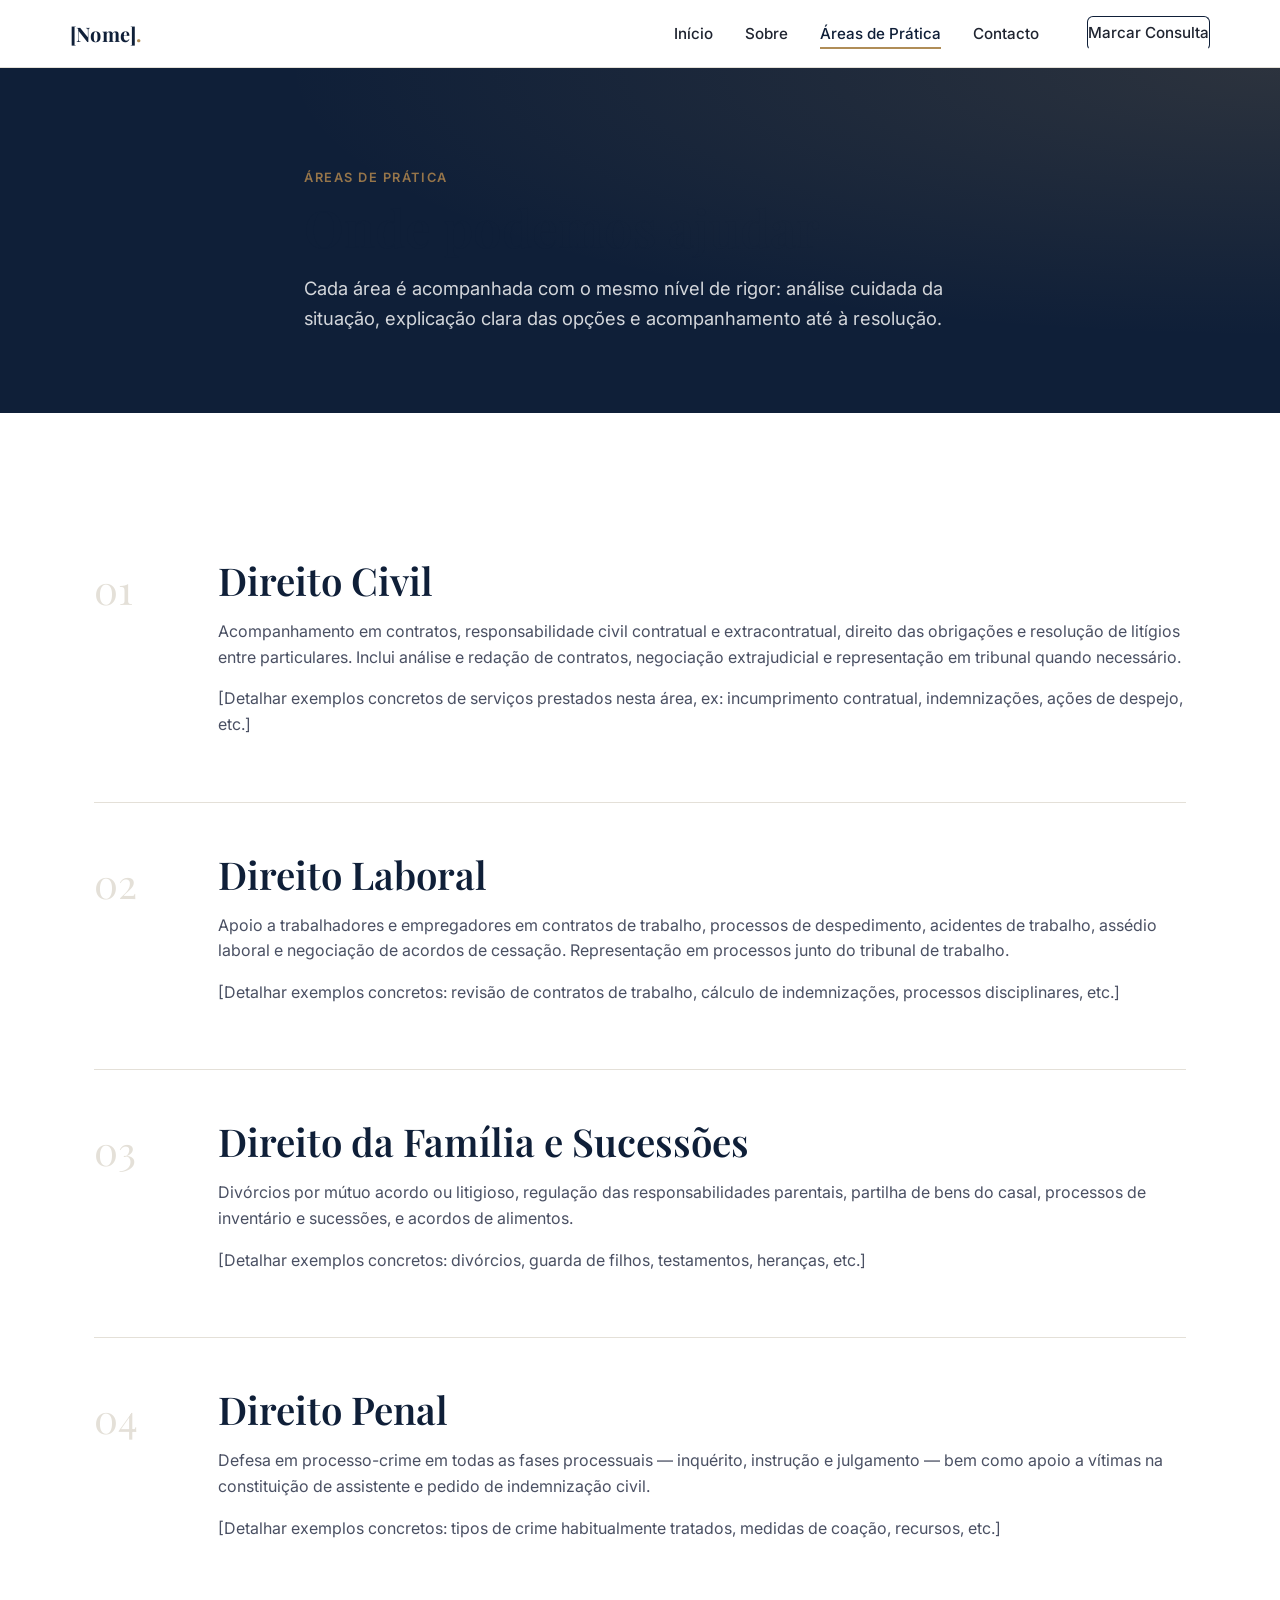
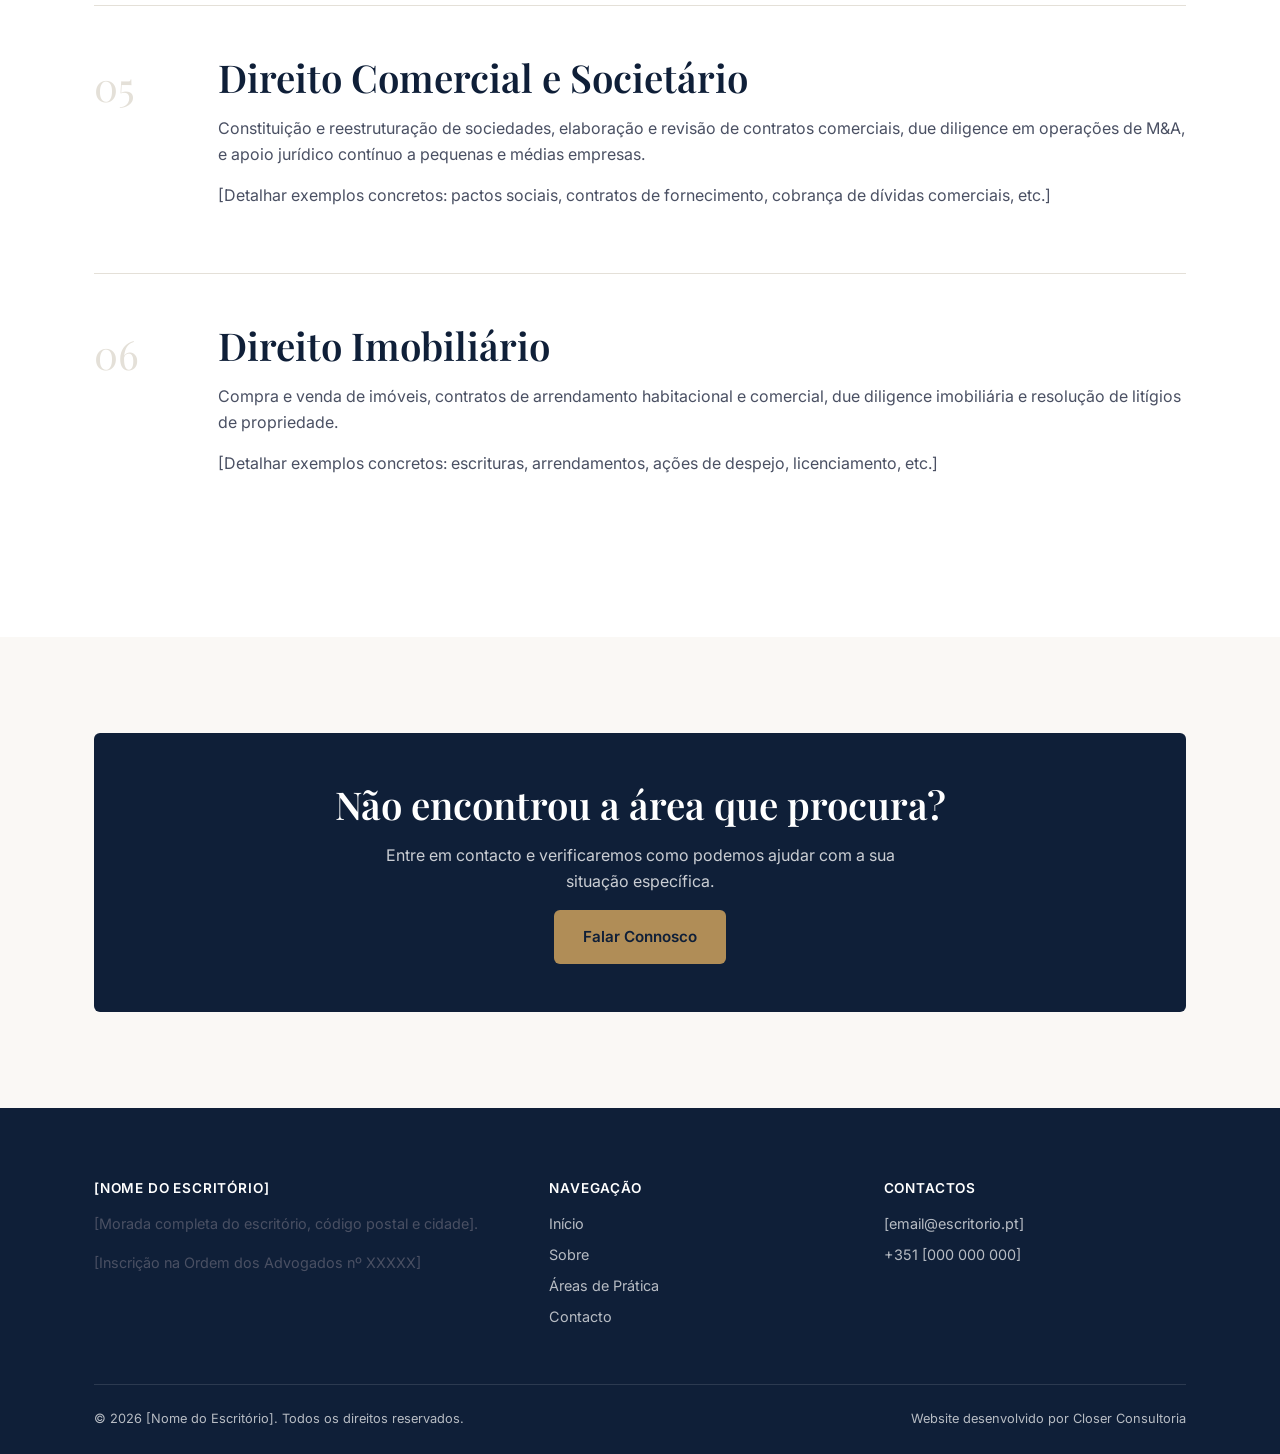
==== site-advogado/areas-de-pratica.html @ 9710d86a "first" ====
<!DOCTYPE html>
<html lang="pt-PT">
<head>
<meta charset="UTF-8">
<meta name="viewport" content="width=device-width, initial-scale=1.0">
<title>Áreas de Prática — [Nome do Escritório]</title>
<meta name="description" content="Direito Civil, Laboral, Família, Penal, Comercial e Imobiliário — serviços jurídicos de [Nome do Escritório] em [Cidade].">
<link rel="preconnect" href="https://fonts.googleapis.com">
<link rel="preconnect" href="https://fonts.gstatic.com" crossorigin>
<link href="https://fonts.googleapis.com/css2?family=Playfair+Display:wght@600;700&family=Inter:wght@400;500;600;700&display=swap" rel="stylesheet">
<link rel="stylesheet" href="css/style.css">
</head>
<body>

<header class="site-header">
  <div class="container nav">
    <a href="index.html" class="nav-brand">[Nome]<span>.</span></a>
    <button class="nav-toggle" id="nav-toggle" aria-label="Abrir menu" aria-expanded="false">
      <span></span><span></span><span></span>
    </button>
    <ul class="nav-links" id="nav-links">
      <li><a href="index.html">Início</a></li>
      <li><a href="sobre.html">Sobre</a></li>
      <li><a href="areas-de-pratica.html" aria-current="page">Áreas de Prática</a></li>
      <li><a href="contacto.html">Contacto</a></li>
      <li class="nav-cta"><a href="contacto.html" class="btn btn-outline-dark">Marcar Consulta</a></li>
    </ul>
  </div>
</header>

<section class="hero" style="padding-bottom: var(--space-5);">
  <div class="container hero-inner">
    <span class="eyebrow">Áreas de Prática</span>
    <h1>Onde podemos ajudar</h1>
    <p class="lead">Cada área é acompanhada com o mesmo nível de rigor: análise cuidada da situação, explicação clara das opções e acompanhamento até à resolução.</p>
  </div>
</section>

<!-- ============================================================ -->
<!-- LISTA DETALHADA DE ÁREAS                                      -->
<!-- ============================================================ -->
<section class="section">
  <div class="container">

    <div class="practice-block" id="civil">
      <span class="practice-number">01</span>
      <div>
        <h2>Direito Civil</h2>
        <p>Acompanhamento em contratos, responsabilidade civil contratual e extracontratual, direito das obrigações e resolução de litígios entre particulares. Inclui análise e redação de contratos, negociação extrajudicial e representação em tribunal quando necessário.</p>
        <p>[Detalhar exemplos concretos de serviços prestados nesta área, ex: incumprimento contratual, indemnizações, ações de despejo, etc.]</p>
      </div>
    </div>

    <div class="practice-block" id="laboral">
      <span class="practice-number">02</span>
      <div>
        <h2>Direito Laboral</h2>
        <p>Apoio a trabalhadores e empregadores em contratos de trabalho, processos de despedimento, acidentes de trabalho, assédio laboral e negociação de acordos de cessação. Representação em processos junto do tribunal de trabalho.</p>
        <p>[Detalhar exemplos concretos: revisão de contratos de trabalho, cálculo de indemnizações, processos disciplinares, etc.]</p>
      </div>
    </div>

    <div class="practice-block" id="familia">
      <span class="practice-number">03</span>
      <div>
        <h2>Direito da Família e Sucessões</h2>
        <p>Divórcios por mútuo acordo ou litigioso, regulação das responsabilidades parentais, partilha de bens do casal, processos de inventário e sucessões, e acordos de alimentos.</p>
        <p>[Detalhar exemplos concretos: divórcios, guarda de filhos, testamentos, heranças, etc.]</p>
      </div>
    </div>

    <div class="practice-block" id="penal">
      <span class="practice-number">04</span>
      <div>
        <h2>Direito Penal</h2>
        <p>Defesa em processo-crime em todas as fases processuais — inquérito, instrução e julgamento — bem como apoio a vítimas na constituição de assistente e pedido de indemnização civil.</p>
        <p>[Detalhar exemplos concretos: tipos de crime habitualmente tratados, medidas de coação, recursos, etc.]</p>
      </div>
    </div>

    <div class="practice-block" id="comercial">
      <span class="practice-number">05</span>
      <div>
        <h2>Direito Comercial e Societário</h2>
        <p>Constituição e reestruturação de sociedades, elaboração e revisão de contratos comerciais, due diligence em operações de M&amp;A, e apoio jurídico contínuo a pequenas e médias empresas.</p>
        <p>[Detalhar exemplos concretos: pactos sociais, contratos de fornecimento, cobrança de dívidas comerciais, etc.]</p>
      </div>
    </div>

    <div class="practice-block" id="imobiliario">
      <span class="practice-number">06</span>
      <div>
        <h2>Direito Imobiliário</h2>
        <p>Compra e venda de imóveis, contratos de arrendamento habitacional e comercial, due diligence imobiliária e resolução de litígios de propriedade.</p>
        <p>[Detalhar exemplos concretos: escrituras, arrendamentos, ações de despejo, licenciamento, etc.]</p>
      </div>
    </div>

  </div>
</section>

<section class="section section--muted">
  <div class="container">
    <div class="cta-band" style="background: var(--color-navy-900);">
      <h2>Não encontrou a área que procura?</h2>
      <p>Entre em contacto e verificaremos como podemos ajudar com a sua situação específica.</p>
      <a href="contacto.html" class="btn btn-primary">Falar Connosco</a>
    </div>
  </div>
</section>

<footer class="site-footer">
  <div class="container">
    <div class="footer-grid">
      <div>
        <h4>[Nome do Escritório]</h4>
        <p>[Morada completa do escritório, código postal e cidade].</p>
        <p>[Inscrição na Ordem dos Advogados nº XXXXX]</p>
      </div>
      <div>
        <h4>Navegação</h4>
        <ul>
          <li><a href="index.html">Início</a></li>
          <li><a href="sobre.html">Sobre</a></li>
          <li><a href="areas-de-pratica.html">Áreas de Prática</a></li>
          <li><a href="contacto.html">Contacto</a></li>
        </ul>
      </div>
      <div>
        <h4>Contactos</h4>
        <ul>
          <li><a href="mailto:[email@escritorio.pt]">[email@escritorio.pt]</a></li>
          <li><a href="tel:+351000000000">+351 [000 000 000]</a></li>
        </ul>
      </div>
    </div>
    <div class="footer-bottom">
      <span>© <span id="year"></span> [Nome do Escritório]. Todos os direitos reservados.</span>
      <span>Website desenvolvido por Closer Consultoria</span>
    </div>
  </div>
</footer>

<script src="js/main.js"></script>
</body>
</html>
---- site-advogado/css/style.css ----
/* ==========================================================================
   [NOME DO ESCRITÓRIO] — Design System
   Edita as variáveis abaixo para ajustar cores e tipografia em todo o site.
   ========================================================================== */

:root {
  /* Cores — paleta "escritório de advocacia": azul-marinho + dourado */
  --color-navy-900: #0f1f38;
  --color-navy-800: #14284a;
  --color-navy-700: #1c355e;
  --color-gold-500: #b08d57;
  --color-gold-600: #96754a;
  --color-cream: #faf8f5;
  --color-white: #ffffff;
  --color-ink: #1f2430;
  --color-ink-soft: #4a5063;
  --color-border: #e4e0d8;
  --color-success: #2e7d4f;
  --color-error: #b3261e;

  /* Tipografia */
  --font-heading: 'Playfair Display', Georgia, 'Times New Roman', serif;
  --font-body: 'Inter', -apple-system, BlinkMacSystemFont, 'Segoe UI', sans-serif;

  /* Espaçamento */
  --space-1: 0.5rem;
  --space-2: 1rem;
  --space-3: 1.5rem;
  --space-4: 2rem;
  --space-5: 3rem;
  --space-6: 4.5rem;
  --space-7: 6rem;

  /* Layout */
  --max-width: 1140px;
  --radius: 6px;
  --shadow-sm: 0 1px 3px rgba(15, 31, 56, 0.08);
  --shadow-md: 0 8px 24px rgba(15, 31, 56, 0.10);
}

/* -------------------------------------------------------------------- */
/* Reset básico                                                         */
/* -------------------------------------------------------------------- */
*, *::before, *::after { box-sizing: border-box; }
html { scroll-behavior: smooth; }
body {
  margin: 0;
  font-family: var(--font-body);
  color: var(--color-ink);
  background: var(--color-white);
  line-height: 1.6;
  -webkit-font-smoothing: antialiased;
}
img { max-width: 100%; display: block; }
a { color: inherit; text-decoration: none; }
ul { margin: 0; padding: 0; list-style: none; }
h1, h2, h3, h4 {
  font-family: var(--font-heading);
  color: var(--color-navy-900);
  line-height: 1.2;
  margin: 0 0 var(--space-2);
  font-weight: 600;
}
h1 { font-size: clamp(2.2rem, 4vw, 3.4rem); }
h2 { font-size: clamp(1.7rem, 3vw, 2.4rem); }
h3 { font-size: 1.3rem; }
p { margin: 0 0 var(--space-2); color: var(--color-ink-soft); }

.container {
  max-width: var(--max-width);
  margin: 0 auto;
  padding: 0 var(--space-3);
}

.eyebrow {
  display: inline-block;
  font-family: var(--font-body);
  font-size: 0.8rem;
  font-weight: 600;
  letter-spacing: 0.12em;
  text-transform: uppercase;
  color: var(--color-gold-600);
  margin-bottom: var(--space-1);
}

.section { padding: var(--space-7) 0; }
.section--muted { background: var(--color-cream); }
.section--dark {
  background: var(--color-navy-900);
  color: var(--color-white);
}
.section--dark h1, .section--dark h2, .section--dark h3 { color: var(--color-white); }
.section--dark p { color: rgba(255,255,255,0.78); }

.section-head {
  max-width: 640px;
  margin: 0 auto var(--space-5);
  text-align: center;
}
.section-head p { margin: 0; }

/* -------------------------------------------------------------------- */
/* Botões                                                                */
/* -------------------------------------------------------------------- */
.btn {
  display: inline-flex;
  align-items: center;
  justify-content: center;
  gap: 0.5rem;
  padding: 0.85rem 1.75rem;
  border-radius: var(--radius);
  font-family: var(--font-body);
  font-weight: 600;
  font-size: 0.95rem;
  border: 1px solid transparent;
  cursor: pointer;
  transition: transform 0.15s ease, box-shadow 0.15s ease, background 0.15s ease;
}
.btn:hover { transform: translateY(-1px); }
.btn-primary {
  background: var(--color-gold-500);
  color: var(--color-navy-900);
}
.btn-primary:hover { background: var(--color-gold-600); box-shadow: var(--shadow-md); }
.btn-outline {
  background: transparent;
  border-color: rgba(255,255,255,0.4);
  color: var(--color-white);
}
.btn-outline:hover { background: rgba(255,255,255,0.08); }
.btn-outline-dark {
  background: transparent;
  border-color: var(--color-navy-900);
  color: var(--color-navy-900);
}
.btn-outline-dark:hover { background: var(--color-navy-900); color: var(--color-white); }

/* -------------------------------------------------------------------- */
/* Cabeçalho / navegação                                                */
/* -------------------------------------------------------------------- */
.site-header {
  position: sticky;
  top: 0;
  z-index: 50;
  background: rgba(255,255,255,0.96);
  backdrop-filter: saturate(180%) blur(8px);
  border-bottom: 1px solid var(--color-border);
}
.nav {
  display: flex;
  align-items: center;
  justify-content: space-between;
  padding: var(--space-2) 0;
}
.nav-brand {
  font-family: var(--font-heading);
  font-size: 1.25rem;
  font-weight: 700;
  color: var(--color-navy-900);
  letter-spacing: 0.01em;
}
.nav-brand span { color: var(--color-gold-500); }
.nav-links {
  display: flex;
  align-items: center;
  gap: var(--space-4);
}
.nav-links a {
  font-size: 0.95rem;
  font-weight: 500;
  color: var(--color-ink);
  padding: 0.25rem 0;
  border-bottom: 2px solid transparent;
  transition: border-color 0.15s ease, color 0.15s ease;
}
.nav-links a:hover,
.nav-links a[aria-current="page"] {
  color: var(--color-navy-900);
  border-color: var(--color-gold-500);
}
.nav-cta { margin-left: var(--space-2); }
.nav-toggle {
  display: none;
  background: none;
  border: none;
  cursor: pointer;
  padding: 0.4rem;
}
.nav-toggle span {
  display: block;
  width: 24px;
  height: 2px;
  background: var(--color-navy-900);
  margin: 5px 0;
  transition: transform 0.2s ease, opacity 0.2s ease;
}

@media (max-width: 860px) {
  .nav-toggle { display: block; }
  .nav-links {
    position: absolute;
    top: 100%;
    left: 0;
    right: 0;
    background: var(--color-white);
    border-bottom: 1px solid var(--color-border);
    flex-direction: column;
    align-items: flex-start;
    gap: 0;
    padding: var(--space-2) var(--space-3);
    max-height: 0;
    overflow: hidden;
    transition: max-height 0.25s ease;
  }
  .nav-links.is-open { max-height: 400px; padding-bottom: var(--space-3); }
  .nav-links a { width: 100%; padding: 0.75rem 0; border-bottom: 1px solid var(--color-border); }
  .nav-cta { margin-left: 0; margin-top: var(--space-2); width: 100%; }
  .nav-cta .btn { width: 100%; }
}

/* -------------------------------------------------------------------- */
/* Hero                                                                  */
/* -------------------------------------------------------------------- */
.hero {
  background: var(--color-navy-900);
  color: var(--color-white);
  padding: var(--space-7) 0;
  position: relative;
  overflow: hidden;
}
.hero::after {
  content: "";
  position: absolute;
  inset: 0;
  background: radial-gradient(ellipse at top right, rgba(176,141,87,0.18), transparent 55%);
  pointer-events: none;
}
.hero-inner {
  position: relative;
  max-width: 720px;
}
.hero p.lead {
  font-size: 1.15rem;
  color: rgba(255,255,255,0.82);
  margin-bottom: var(--space-4);
}
.hero-actions { display: flex; gap: var(--space-2); flex-wrap: wrap; }

.stat-row {
  display: grid;
  grid-template-columns: repeat(auto-fit, minmax(140px, 1fr));
  gap: var(--space-3);
  margin-top: var(--space-6);
  padding-top: var(--space-5);
  border-top: 1px solid rgba(255,255,255,0.15);
}
.stat-item .stat-number {
  font-family: var(--font-heading);
  font-size: 2.2rem;
  color: var(--color-gold-500);
  display: block;
}
.stat-item .stat-label {
  font-size: 0.85rem;
  color: rgba(255,255,255,0.72);
}

/* -------------------------------------------------------------------- */
/* Cards                                                                 */
/* -------------------------------------------------------------------- */
.card-grid {
  display: grid;
  grid-template-columns: repeat(auto-fit, minmax(260px, 1fr));
  gap: var(--space-3);
}
.card {
  background: var(--color-white);
  border: 1px solid var(--color-border);
  border-radius: var(--radius);
  padding: var(--space-4);
  transition: box-shadow 0.2s ease, transform 0.2s ease;
}
.card:hover { box-shadow: var(--shadow-md); transform: translateY(-2px); }
.card-icon {
  width: 44px;
  height: 44px;
  border-radius: 50%;
  background: var(--color-cream);
  color: var(--color-gold-600);
  display: flex;
  align-items: center;
  justify-content: center;
  font-family: var(--font-heading);
  font-weight: 700;
  margin-bottom: var(--space-2);
}
.card h3 { margin-bottom: 0.5rem; }
.card p { margin-bottom: 0; }
.card-link {
  display: inline-block;
  margin-top: var(--space-2);
  font-size: 0.9rem;
  font-weight: 600;
  color: var(--color-gold-600);
  border-bottom: 1px solid transparent;
}
.card-link:hover { border-color: var(--color-gold-600); }

/* -------------------------------------------------------------------- */
/* Áreas de prática (página dedicada)                                    */
/* -------------------------------------------------------------------- */
.practice-block {
  display: grid;
  grid-template-columns: 100px 1fr;
  gap: var(--space-3);
  padding: var(--space-5) 0;
  border-bottom: 1px solid var(--color-border);
  scroll-margin-top: 90px;
}
.practice-block:last-child { border-bottom: none; }
.practice-number {
  font-family: var(--font-heading);
  font-size: 2.5rem;
  color: var(--color-border);
}
@media (max-width: 640px) {
  .practice-block { grid-template-columns: 1fr; gap: var(--space-1); }
  .practice-number { font-size: 1.5rem; }
}

/* -------------------------------------------------------------------- */
/* Sobre / bio                                                          */
/* -------------------------------------------------------------------- */
.bio-layout {
  display: grid;
  grid-template-columns: 320px 1fr;
  gap: var(--space-5);
  align-items: start;
}
.bio-photo {
  aspect-ratio: 4 / 5;
  background: var(--color-cream);
  border: 1px dashed var(--color-border);
  border-radius: var(--radius);
  display: flex;
  align-items: center;
  justify-content: center;
  color: var(--color-ink-soft);
  font-size: 0.85rem;
  text-align: center;
  padding: var(--space-3);
}
@media (max-width: 760px) {
  .bio-layout { grid-template-columns: 1fr; }
  .bio-photo { max-width: 280px; }
}
.credential-list li {
  display: flex;
  gap: 0.6rem;
  padding: 0.5rem 0;
  border-bottom: 1px solid var(--color-border);
  font-size: 0.95rem;
  color: var(--color-ink-soft);
}
.credential-list li:last-child { border-bottom: none; }
.credential-list li::before {
  content: "—";
  color: var(--color-gold-500);
  font-weight: 700;
}

/* -------------------------------------------------------------------- */
/* Formulário de contacto                                                */
/* -------------------------------------------------------------------- */
.contact-layout {
  display: grid;
  grid-template-columns: 1fr 1.2fr;
  gap: var(--space-5);
  align-items: start;
}
@media (max-width: 860px) {
  .contact-layout { grid-template-columns: 1fr; }
}
.contact-info-item {
  display: flex;
  gap: var(--space-2);
  margin-bottom: var(--space-3);
}
.contact-info-item .icon {
  width: 38px;
  height: 38px;
  border-radius: 50%;
  background: var(--color-cream);
  color: var(--color-gold-600);
  display: flex;
  align-items: center;
  justify-content: center;
  flex-shrink: 0;
  font-weight: 700;
}
.contact-info-item h4 { margin: 0 0 0.2rem; font-size: 1rem; color: var(--color-navy-900); font-family: var(--font-body); font-weight: 700; }
.contact-info-item p { margin: 0; font-size: 0.95rem; }

.form-card {
  background: var(--color-cream);
  border: 1px solid var(--color-border);
  border-radius: var(--radius);
  padding: var(--space-4);
}
.form-row { margin-bottom: var(--space-3); }
.form-row label {
  display: block;
  font-size: 0.85rem;
  font-weight: 600;
  color: var(--color-navy-900);
  margin-bottom: 0.4rem;
}
.form-row input,
.form-row select,
.form-row textarea {
  width: 100%;
  padding: 0.75rem 0.9rem;
  border: 1px solid var(--color-border);
  border-radius: var(--radius);
  font-family: var(--font-body);
  font-size: 0.95rem;
  background: var(--color-white);
  color: var(--color-ink);
}
.form-row input:focus,
.form-row select:focus,
.form-row textarea:focus {
  outline: none;
  border-color: var(--color-gold-500);
  box-shadow: 0 0 0 3px rgba(176,141,87,0.18);
}
.form-row textarea { resize: vertical; min-height: 120px; }
.form-two-col {
  display: grid;
  grid-template-columns: 1fr 1fr;
  gap: var(--space-3);
}
@media (max-width: 500px) {
  .form-two-col { grid-template-columns: 1fr; }
}
.form-note { font-size: 0.8rem; color: var(--color-ink-soft); margin-top: var(--space-2); }
.form-honeypot { position: absolute; left: -9999px; }

.form-status {
  display: none;
  margin-top: var(--space-2);
  padding: 0.8rem 1rem;
  border-radius: var(--radius);
  font-size: 0.9rem;
}
.form-status.is-visible { display: block; }
.form-status.is-success { background: rgba(46,125,79,0.1); color: var(--color-success); border: 1px solid rgba(46,125,79,0.3); }
.form-status.is-error { background: rgba(179,38,30,0.08); color: var(--color-error); border: 1px solid rgba(179,38,30,0.3); }

/* -------------------------------------------------------------------- */
/* CTA final                                                             */
/* -------------------------------------------------------------------- */
.cta-band {
  background: var(--color-navy-900);
  color: var(--color-white);
  border-radius: var(--radius);
  padding: var(--space-5);
  text-align: center;
}
.cta-band h2 { color: var(--color-white); }
.cta-band p { color: rgba(255,255,255,0.78); max-width: 520px; margin-left: auto; margin-right: auto; }

/* -------------------------------------------------------------------- */
/* Rodapé                                                                */
/* -------------------------------------------------------------------- */
.site-footer {
  background: var(--color-navy-900);
  color: rgba(255,255,255,0.7);
  padding: var(--space-6) 0 var(--space-3);
  font-size: 0.9rem;
}
.footer-grid {
  display: grid;
  grid-template-columns: 1.4fr 1fr 1fr;
  gap: var(--space-4);
  padding-bottom: var(--space-5);
  border-bottom: 1px solid rgba(255,255,255,0.12);
}
@media (max-width: 700px) {
  .footer-grid { grid-template-columns: 1fr; gap: var(--space-3); }
}
.footer-grid h4 {
  color: var(--color-white);
  font-family: var(--font-body);
  font-size: 0.85rem;
  letter-spacing: 0.06em;
  text-transform: uppercase;
  margin-bottom: var(--space-2);
}
.footer-grid ul li { margin-bottom: 0.5rem; }
.footer-grid a:hover { color: var(--color-white); }
.footer-bottom {
  display: flex;
  justify-content: space-between;
  flex-wrap: wrap;
  gap: var(--space-1);
  padding-top: var(--space-3);
  font-size: 0.8rem;
}

/* Placeholder de mapa */
.map-placeholder {
  aspect-ratio: 16 / 7;
  background: var(--color-cream);
  border: 1px dashed var(--color-border);
  border-radius: var(--radius);
  display: flex;
  align-items: center;
  justify-content: center;
  color: var(--color-ink-soft);
  font-size: 0.85rem;
  text-align: center;
  padding: var(--space-3);
  margin-top: var(--space-5);
}

/* Utilitário para leitores de ecrã */
.sr-only {
  position: absolute;
  width: 1px; height: 1px;
  padding: 0; margin: -1px;
  overflow: hidden;
  clip: rect(0,0,0,0);
  white-space: nowrap;
  border: 0;
}
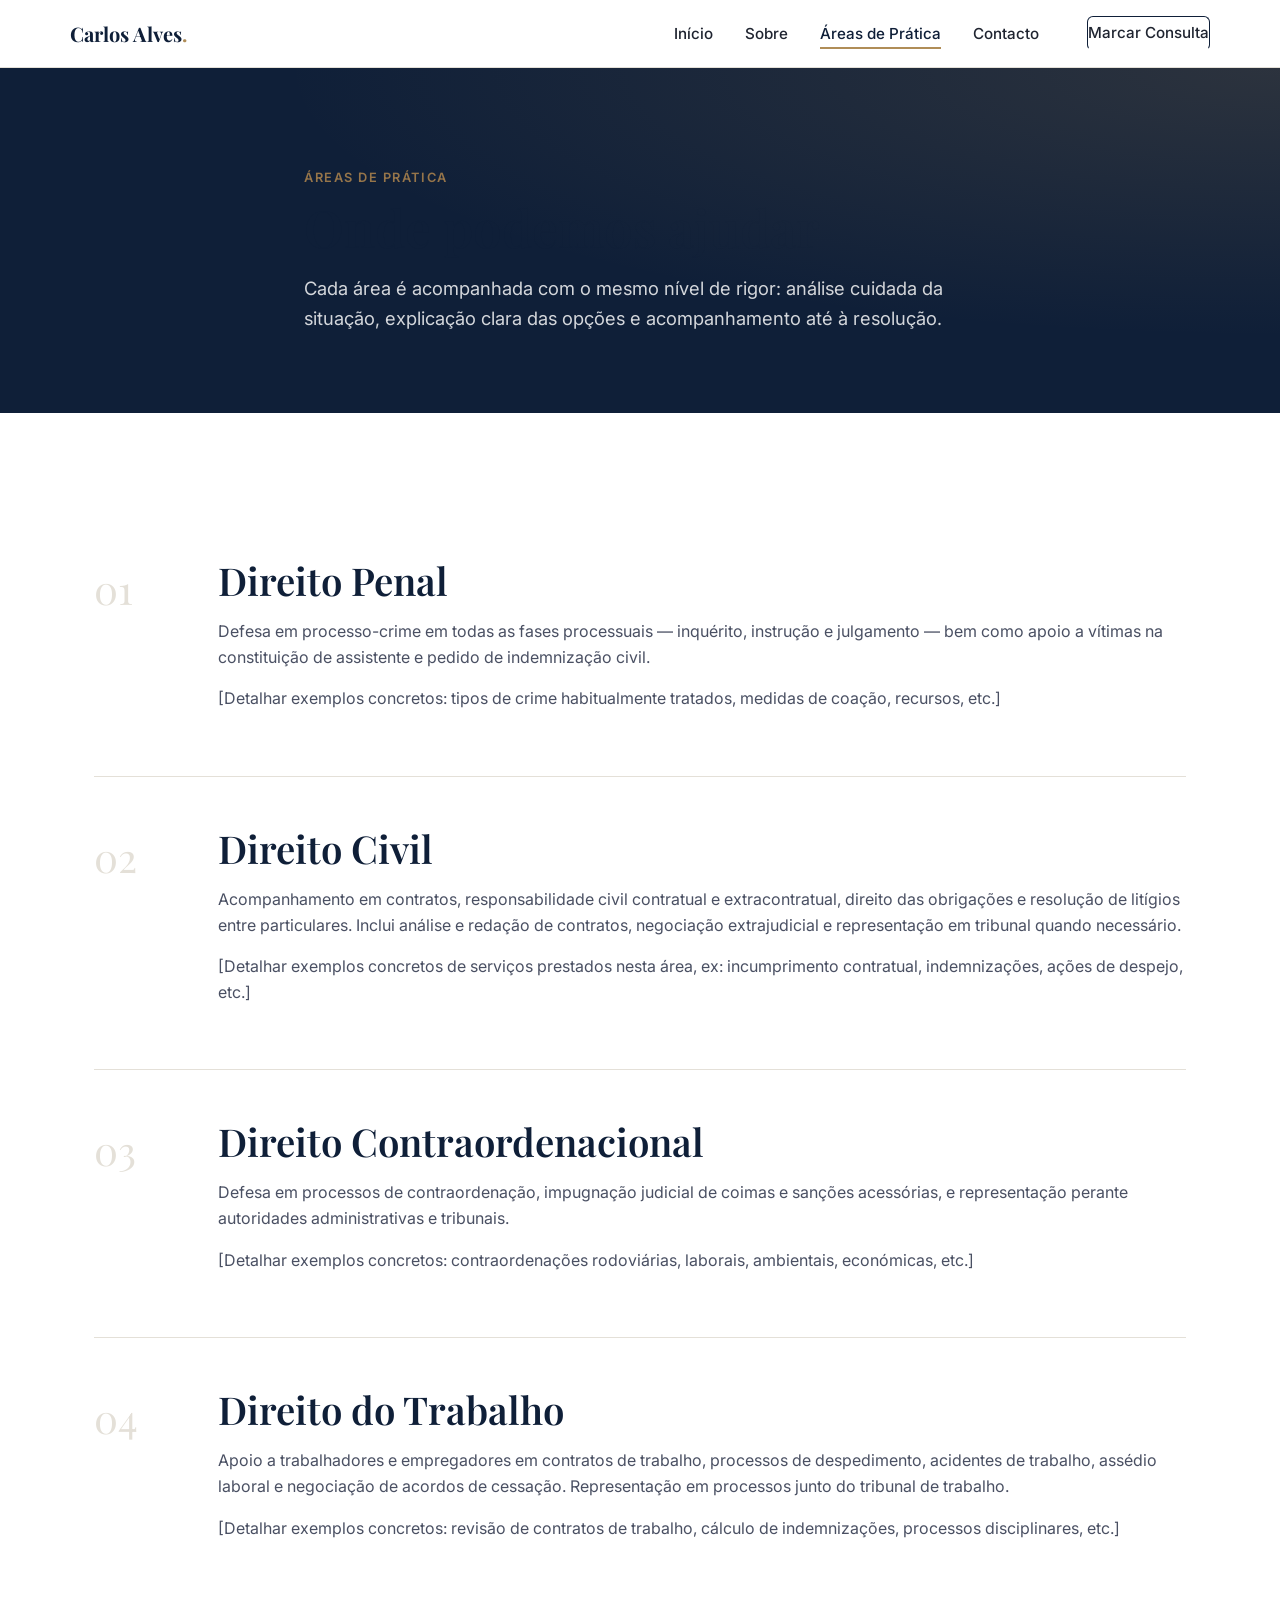
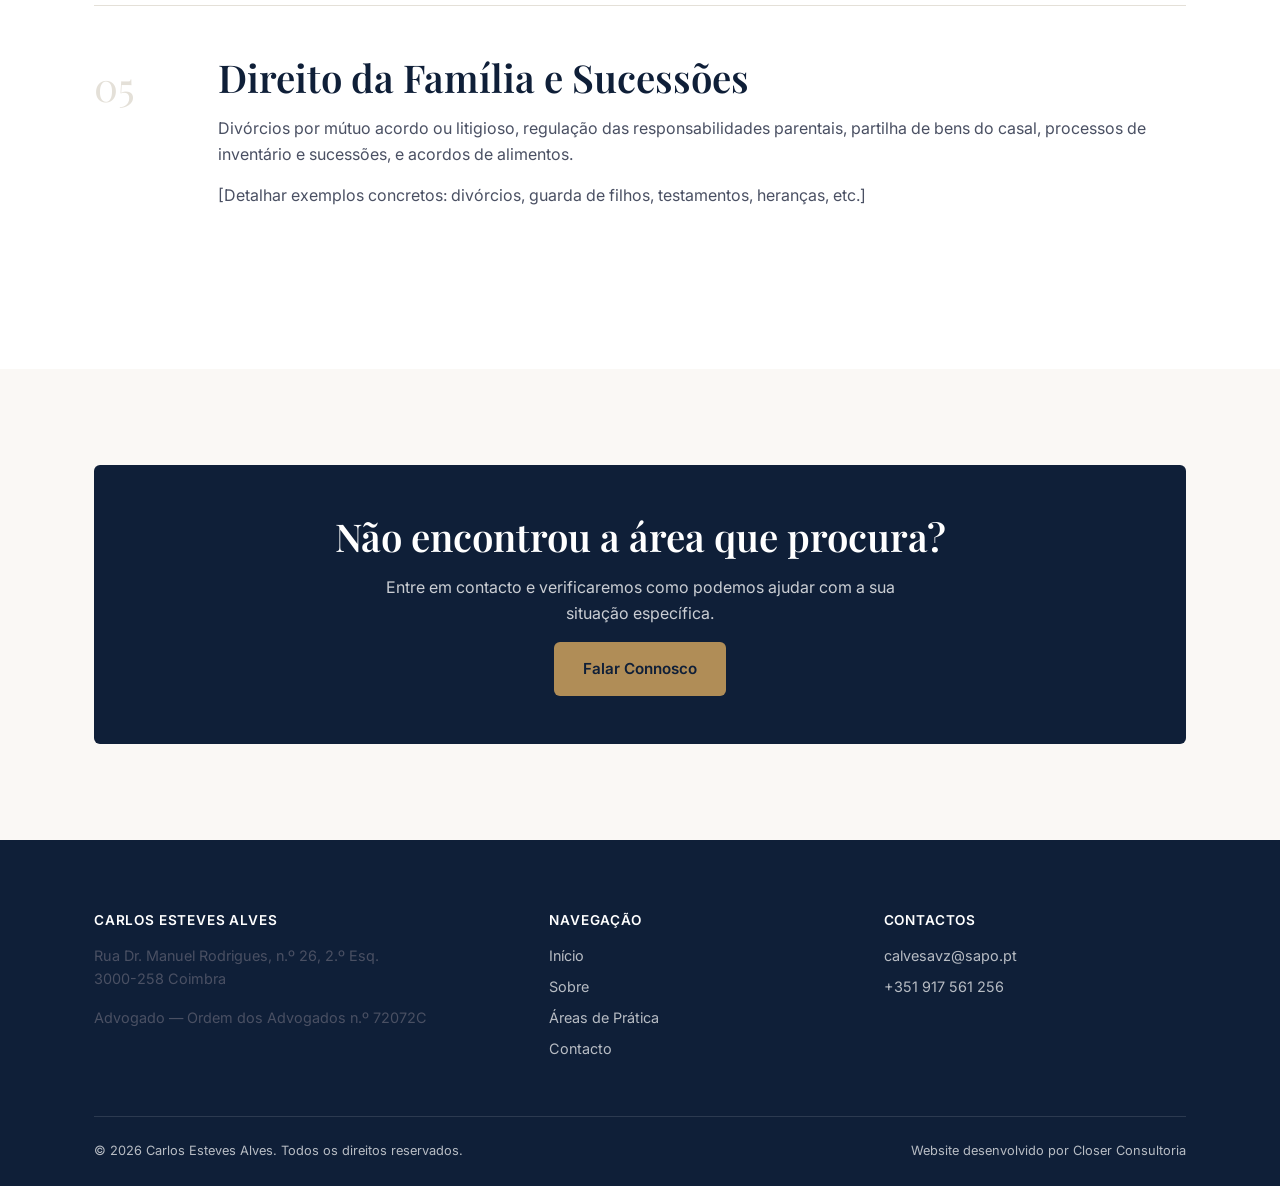
==== commit fcee1265: "update 3" ====
--- a/site-advogado/areas-de-pratica.html
+++ b/site-advogado/areas-de-pratica.html
@@ -3,8 +3,8 @@
 <head>
 <meta charset="UTF-8">
 <meta name="viewport" content="width=device-width, initial-scale=1.0">
-<title>Áreas de Prática — [Nome do Escritório]</title>
-<meta name="description" content="Direito Civil, Laboral, Família, Penal, Comercial e Imobiliário — serviços jurídicos de [Nome do Escritório] em [Cidade].">
+<title>Áreas de Prática — Carlos Esteves Alves, Advogado</title>
+<meta name="description" content="Direito Penal, Civil, Contraordenacional, do Trabalho e da Família — serviços jurídicos de Carlos Esteves Alves em Coimbra.">
 <link rel="preconnect" href="https://fonts.googleapis.com">
 <link rel="preconnect" href="https://fonts.gstatic.com" crossorigin>
 <link href="https://fonts.googleapis.com/css2?family=Playfair+Display:wght@600;700&family=Inter:wght@400;500;600;700&display=swap" rel="stylesheet">
@@ -14,7 +14,7 @@
 
 <header class="site-header">
   <div class="container nav">
-    <a href="index.html" class="nav-brand">[Nome]<span>.</span></a>
+    <a href="index.html" class="nav-brand">Carlos Alves<span>.</span></a>
     <button class="nav-toggle" id="nav-toggle" aria-label="Abrir menu" aria-expanded="false">
       <span></span><span></span><span></span>
     </button>
@@ -42,8 +42,17 @@
 <section class="section">
   <div class="container">
 
+    <div class="practice-block" id="penal">
+      <span class="practice-number">01</span>
+      <div>
+        <h2>Direito Penal</h2>
+        <p>Defesa em processo-crime em todas as fases processuais — inquérito, instrução e julgamento — bem como apoio a vítimas na constituição de assistente e pedido de indemnização civil.</p>
+        <p>[Detalhar exemplos concretos: tipos de crime habitualmente tratados, medidas de coação, recursos, etc.]</p>
+      </div>
+    </div>
+
     <div class="practice-block" id="civil">
-      <span class="practice-number">01</span>
+      <span class="practice-number">02</span>
       <div>
         <h2>Direito Civil</h2>
         <p>Acompanhamento em contratos, responsabilidade civil contratual e extracontratual, direito das obrigações e resolução de litígios entre particulares. Inclui análise e redação de contratos, negociação extrajudicial e representação em tribunal quando necessário.</p>
@@ -51,48 +60,30 @@
       </div>
     </div>
 
-    <div class="practice-block" id="laboral">
-      <span class="practice-number">02</span>
+    <div class="practice-block" id="contraordenacional">
+      <span class="practice-number">03</span>
       <div>
-        <h2>Direito Laboral</h2>
+        <h2>Direito Contraordenacional</h2>
+        <p>Defesa em processos de contraordenação, impugnação judicial de coimas e sanções acessórias, e representação perante autoridades administrativas e tribunais.</p>
+        <p>[Detalhar exemplos concretos: contraordenações rodoviárias, laborais, ambientais, económicas, etc.]</p>
+      </div>
+    </div>
+
+    <div class="practice-block" id="trabalho">
+      <span class="practice-number">04</span>
+      <div>
+        <h2>Direito do Trabalho</h2>
         <p>Apoio a trabalhadores e empregadores em contratos de trabalho, processos de despedimento, acidentes de trabalho, assédio laboral e negociação de acordos de cessação. Representação em processos junto do tribunal de trabalho.</p>
         <p>[Detalhar exemplos concretos: revisão de contratos de trabalho, cálculo de indemnizações, processos disciplinares, etc.]</p>
       </div>
     </div>
 
     <div class="practice-block" id="familia">
-      <span class="practice-number">03</span>
+      <span class="practice-number">05</span>
       <div>
         <h2>Direito da Família e Sucessões</h2>
         <p>Divórcios por mútuo acordo ou litigioso, regulação das responsabilidades parentais, partilha de bens do casal, processos de inventário e sucessões, e acordos de alimentos.</p>
         <p>[Detalhar exemplos concretos: divórcios, guarda de filhos, testamentos, heranças, etc.]</p>
-      </div>
-    </div>
-
-    <div class="practice-block" id="penal">
-      <span class="practice-number">04</span>
-      <div>
-        <h2>Direito Penal</h2>
-        <p>Defesa em processo-crime em todas as fases processuais — inquérito, instrução e julgamento — bem como apoio a vítimas na constituição de assistente e pedido de indemnização civil.</p>
-        <p>[Detalhar exemplos concretos: tipos de crime habitualmente tratados, medidas de coação, recursos, etc.]</p>
-      </div>
-    </div>
-
-    <div class="practice-block" id="comercial">
-      <span class="practice-number">05</span>
-      <div>
-        <h2>Direito Comercial e Societário</h2>
-        <p>Constituição e reestruturação de sociedades, elaboração e revisão de contratos comerciais, due diligence em operações de M&amp;A, e apoio jurídico contínuo a pequenas e médias empresas.</p>
-        <p>[Detalhar exemplos concretos: pactos sociais, contratos de fornecimento, cobrança de dívidas comerciais, etc.]</p>
-      </div>
-    </div>
-
-    <div class="practice-block" id="imobiliario">
-      <span class="practice-number">06</span>
-      <div>
-        <h2>Direito Imobiliário</h2>
-        <p>Compra e venda de imóveis, contratos de arrendamento habitacional e comercial, due diligence imobiliária e resolução de litígios de propriedade.</p>
-        <p>[Detalhar exemplos concretos: escrituras, arrendamentos, ações de despejo, licenciamento, etc.]</p>
       </div>
     </div>
 
@@ -113,9 +104,9 @@
   <div class="container">
     <div class="footer-grid">
       <div>
-        <h4>[Nome do Escritório]</h4>
-        <p>[Morada completa do escritório, código postal e cidade].</p>
-        <p>[Inscrição na Ordem dos Advogados nº XXXXX]</p>
+        <h4>Carlos Esteves Alves</h4>
+        <p>Rua Dr. Manuel Rodrigues, n.º 26, 2.º Esq.<br>3000-258 Coimbra</p>
+        <p>Advogado — Ordem dos Advogados n.º 72072C</p>
       </div>
       <div>
         <h4>Navegação</h4>
@@ -129,13 +120,13 @@
       <div>
         <h4>Contactos</h4>
         <ul>
-          <li><a href="mailto:[email@escritorio.pt]">[email@escritorio.pt]</a></li>
-          <li><a href="tel:+351000000000">+351 [000 000 000]</a></li>
+          <li><a href="mailto:calvesavz@sapo.pt">calvesavz@sapo.pt</a></li>
+          <li><a href="tel:+351917561256">+351 917 561 256</a></li>
         </ul>
       </div>
     </div>
     <div class="footer-bottom">
-      <span>© <span id="year"></span> [Nome do Escritório]. Todos os direitos reservados.</span>
+      <span>© <span id="year"></span> Carlos Esteves Alves. Todos os direitos reservados.</span>
       <span>Website desenvolvido por Closer Consultoria</span>
     </div>
   </div>
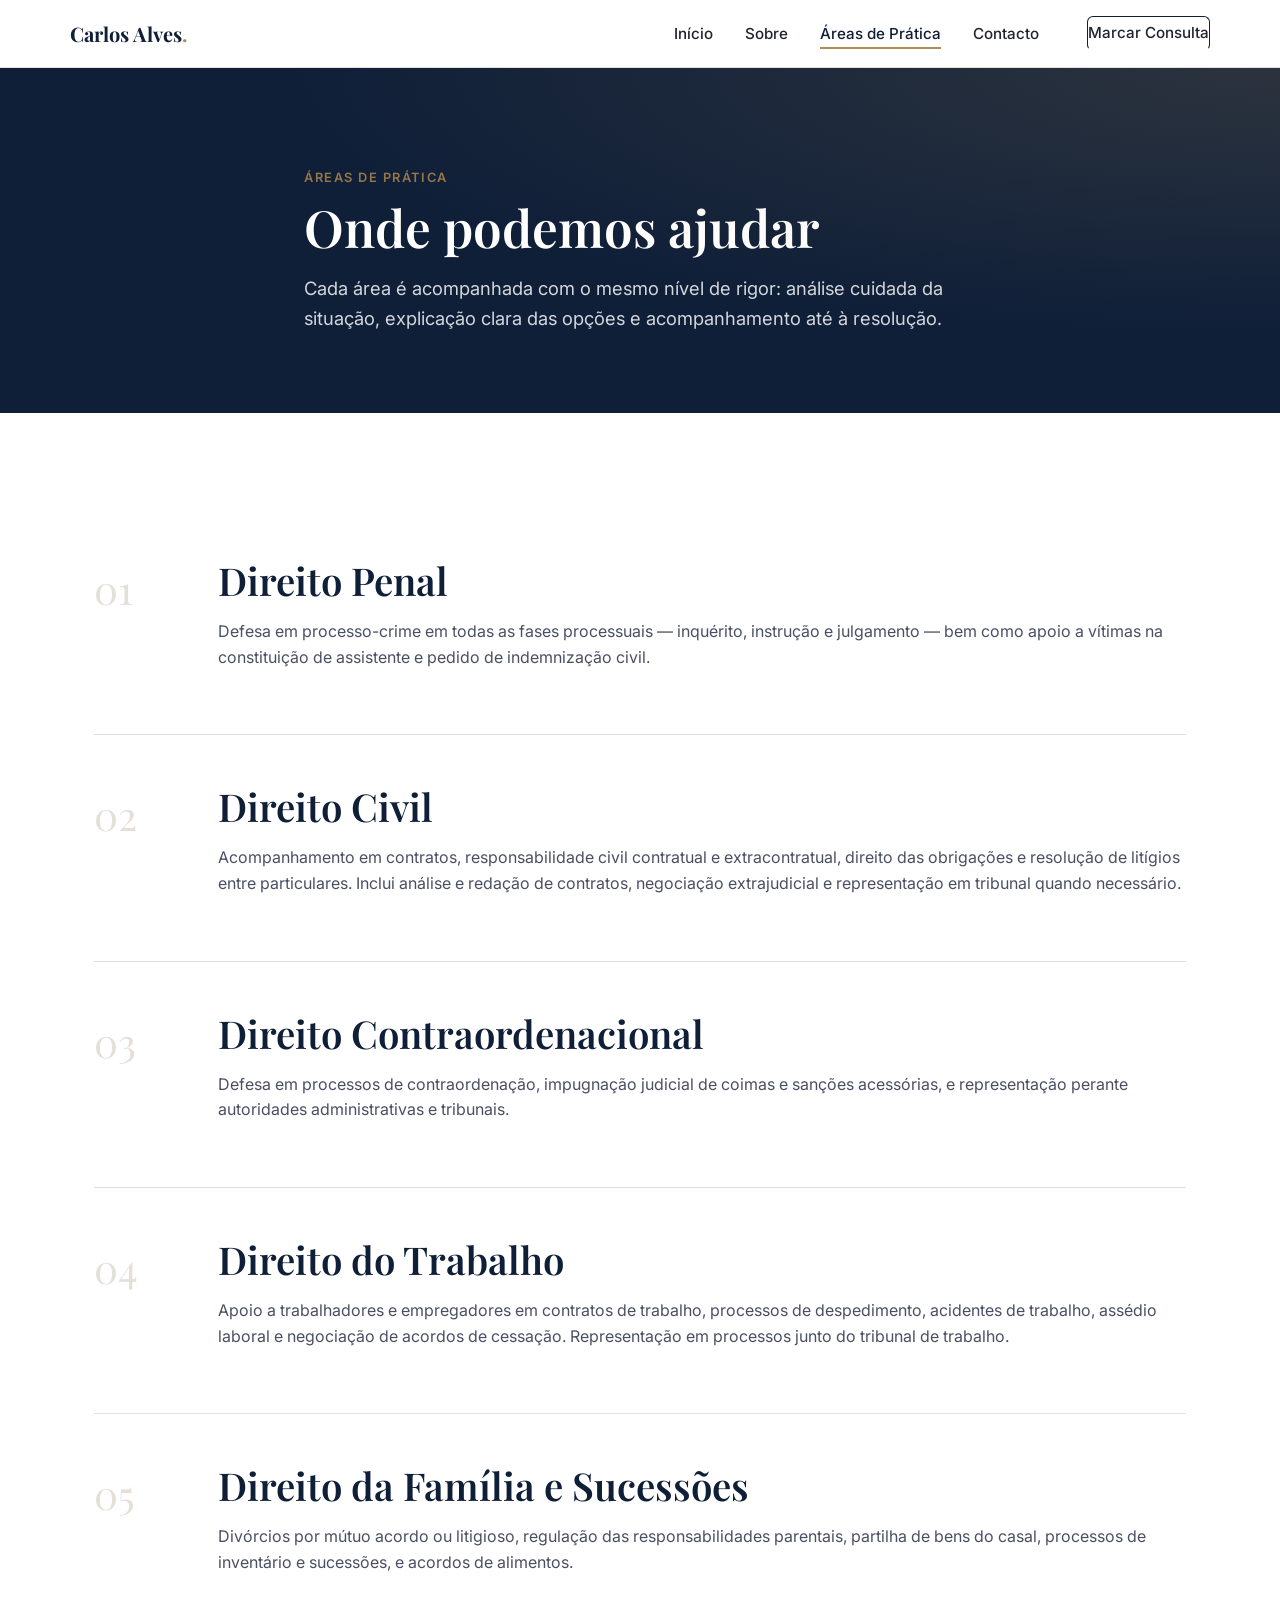
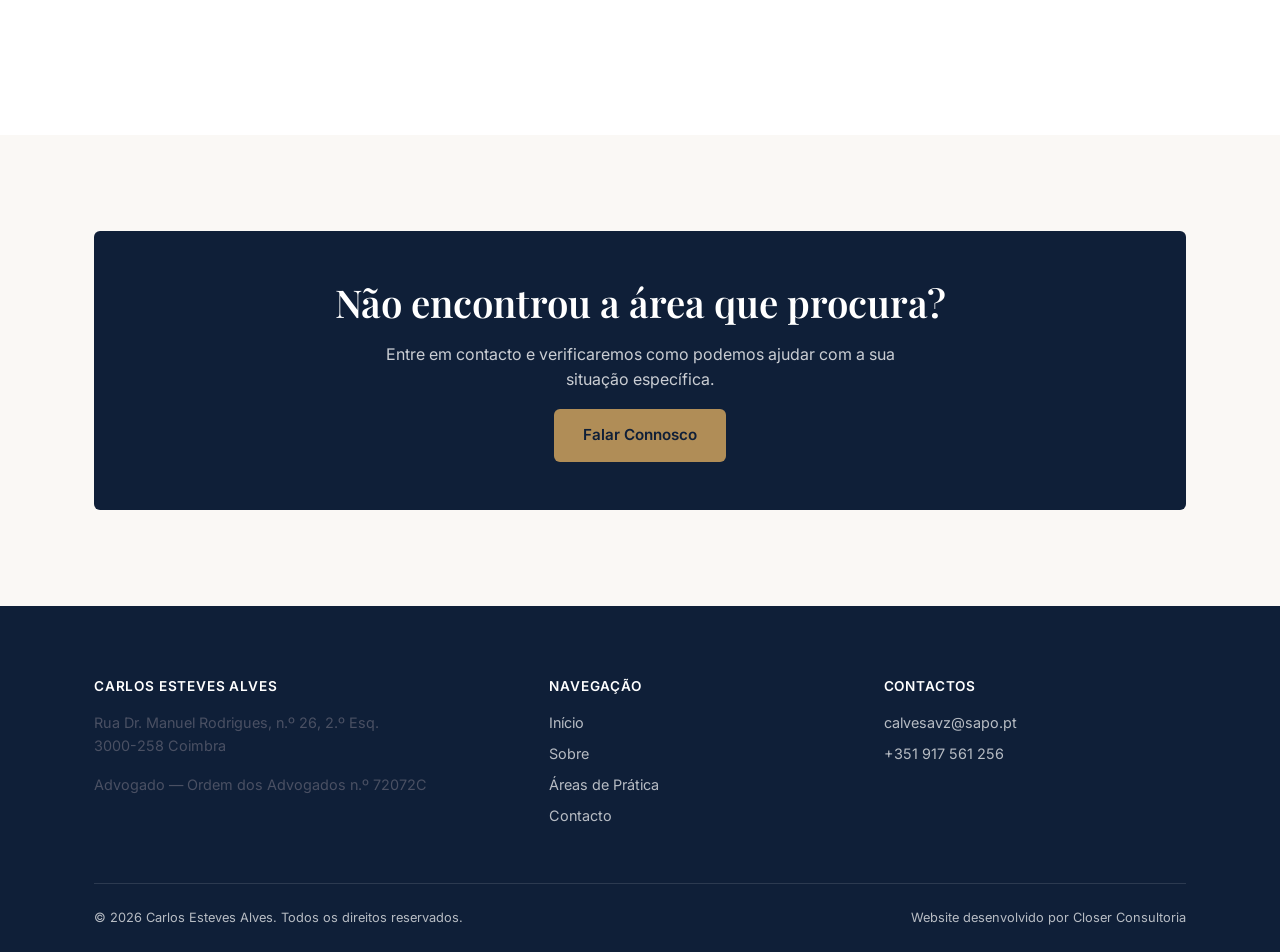
==== commit c2064b01: "update 4" ====
--- a/site-advogado/areas-de-pratica.html
+++ b/site-advogado/areas-de-pratica.html
@@ -47,7 +47,6 @@
       <div>
         <h2>Direito Penal</h2>
         <p>Defesa em processo-crime em todas as fases processuais — inquérito, instrução e julgamento — bem como apoio a vítimas na constituição de assistente e pedido de indemnização civil.</p>
-        <p>[Detalhar exemplos concretos: tipos de crime habitualmente tratados, medidas de coação, recursos, etc.]</p>
       </div>
     </div>
 
@@ -56,7 +55,6 @@
       <div>
         <h2>Direito Civil</h2>
         <p>Acompanhamento em contratos, responsabilidade civil contratual e extracontratual, direito das obrigações e resolução de litígios entre particulares. Inclui análise e redação de contratos, negociação extrajudicial e representação em tribunal quando necessário.</p>
-        <p>[Detalhar exemplos concretos de serviços prestados nesta área, ex: incumprimento contratual, indemnizações, ações de despejo, etc.]</p>
       </div>
     </div>
 
@@ -65,7 +63,6 @@
       <div>
         <h2>Direito Contraordenacional</h2>
         <p>Defesa em processos de contraordenação, impugnação judicial de coimas e sanções acessórias, e representação perante autoridades administrativas e tribunais.</p>
-        <p>[Detalhar exemplos concretos: contraordenações rodoviárias, laborais, ambientais, económicas, etc.]</p>
       </div>
     </div>
 
@@ -74,7 +71,6 @@
       <div>
         <h2>Direito do Trabalho</h2>
         <p>Apoio a trabalhadores e empregadores em contratos de trabalho, processos de despedimento, acidentes de trabalho, assédio laboral e negociação de acordos de cessação. Representação em processos junto do tribunal de trabalho.</p>
-        <p>[Detalhar exemplos concretos: revisão de contratos de trabalho, cálculo de indemnizações, processos disciplinares, etc.]</p>
       </div>
     </div>
 
@@ -83,7 +79,6 @@
       <div>
         <h2>Direito da Família e Sucessões</h2>
         <p>Divórcios por mútuo acordo ou litigioso, regulação das responsabilidades parentais, partilha de bens do casal, processos de inventário e sucessões, e acordos de alimentos.</p>
-        <p>[Detalhar exemplos concretos: divórcios, guarda de filhos, testamentos, heranças, etc.]</p>
       </div>
     </div>
 
--- a/site-advogado/css/style.css
+++ b/site-advogado/css/style.css
@@ -235,9 +235,42 @@
   background: radial-gradient(ellipse at top right, rgba(176,141,87,0.18), transparent 55%);
   pointer-events: none;
 }
+.hero h1, .hero h2, .hero h3 { color: var(--color-white); }
+.hero > .container > p,
+.hero-inner > p { color: rgba(255,255,255,0.82); }
 .hero-inner {
   position: relative;
   max-width: 720px;
+}
+
+/* Grid de duas colunas (texto + ilustração) — usado apenas na página inicial */
+.hero-grid {
+  display: grid;
+  grid-template-columns: 1fr;
+  gap: var(--space-6);
+  align-items: center;
+}
+@media (min-width: 960px) {
+  .hero-grid { grid-template-columns: 1.15fr 0.85fr; }
+  .hero-grid .hero-inner { max-width: none; }
+}
+.hero-visual {
+  position: relative;
+  display: flex;
+  align-items: center;
+  justify-content: center;
+}
+.hero-visual svg {
+  width: 100%;
+  max-width: 360px;
+  height: auto;
+}
+.hero-visual .hv-glow { fill: var(--color-gold-500); opacity: 0.14; }
+.hero-visual .hv-line { fill: none; stroke: var(--color-gold-500); stroke-width: 1.5; stroke-linecap: round; stroke-linejoin: round; }
+.hero-visual .hv-line-soft { fill: none; stroke: rgba(255,255,255,0.35); stroke-width: 1.2; stroke-linecap: round; stroke-linejoin: round; }
+.hero-visual .hv-fill { fill: var(--color-gold-500); opacity: 0.9; }
+@media (max-width: 640px) {
+  .hero-visual svg { max-width: 240px; }
 }
 .hero p.lead {
   font-size: 1.15rem;
@@ -350,6 +383,16 @@
   text-align: center;
   padding: var(--space-3);
 }
+/* Variante para fotografia real (em vez do placeholder tracejado acima) */
+img.bio-photo {
+  width: 100%;
+  display: block;
+  object-fit: cover;
+  object-position: center top;
+  border: 1px solid var(--color-border);
+  box-shadow: var(--shadow-md);
+  padding: 0;
+}
 @media (max-width: 760px) {
   .bio-layout { grid-template-columns: 1fr; }
   .bio-photo { max-width: 280px; }
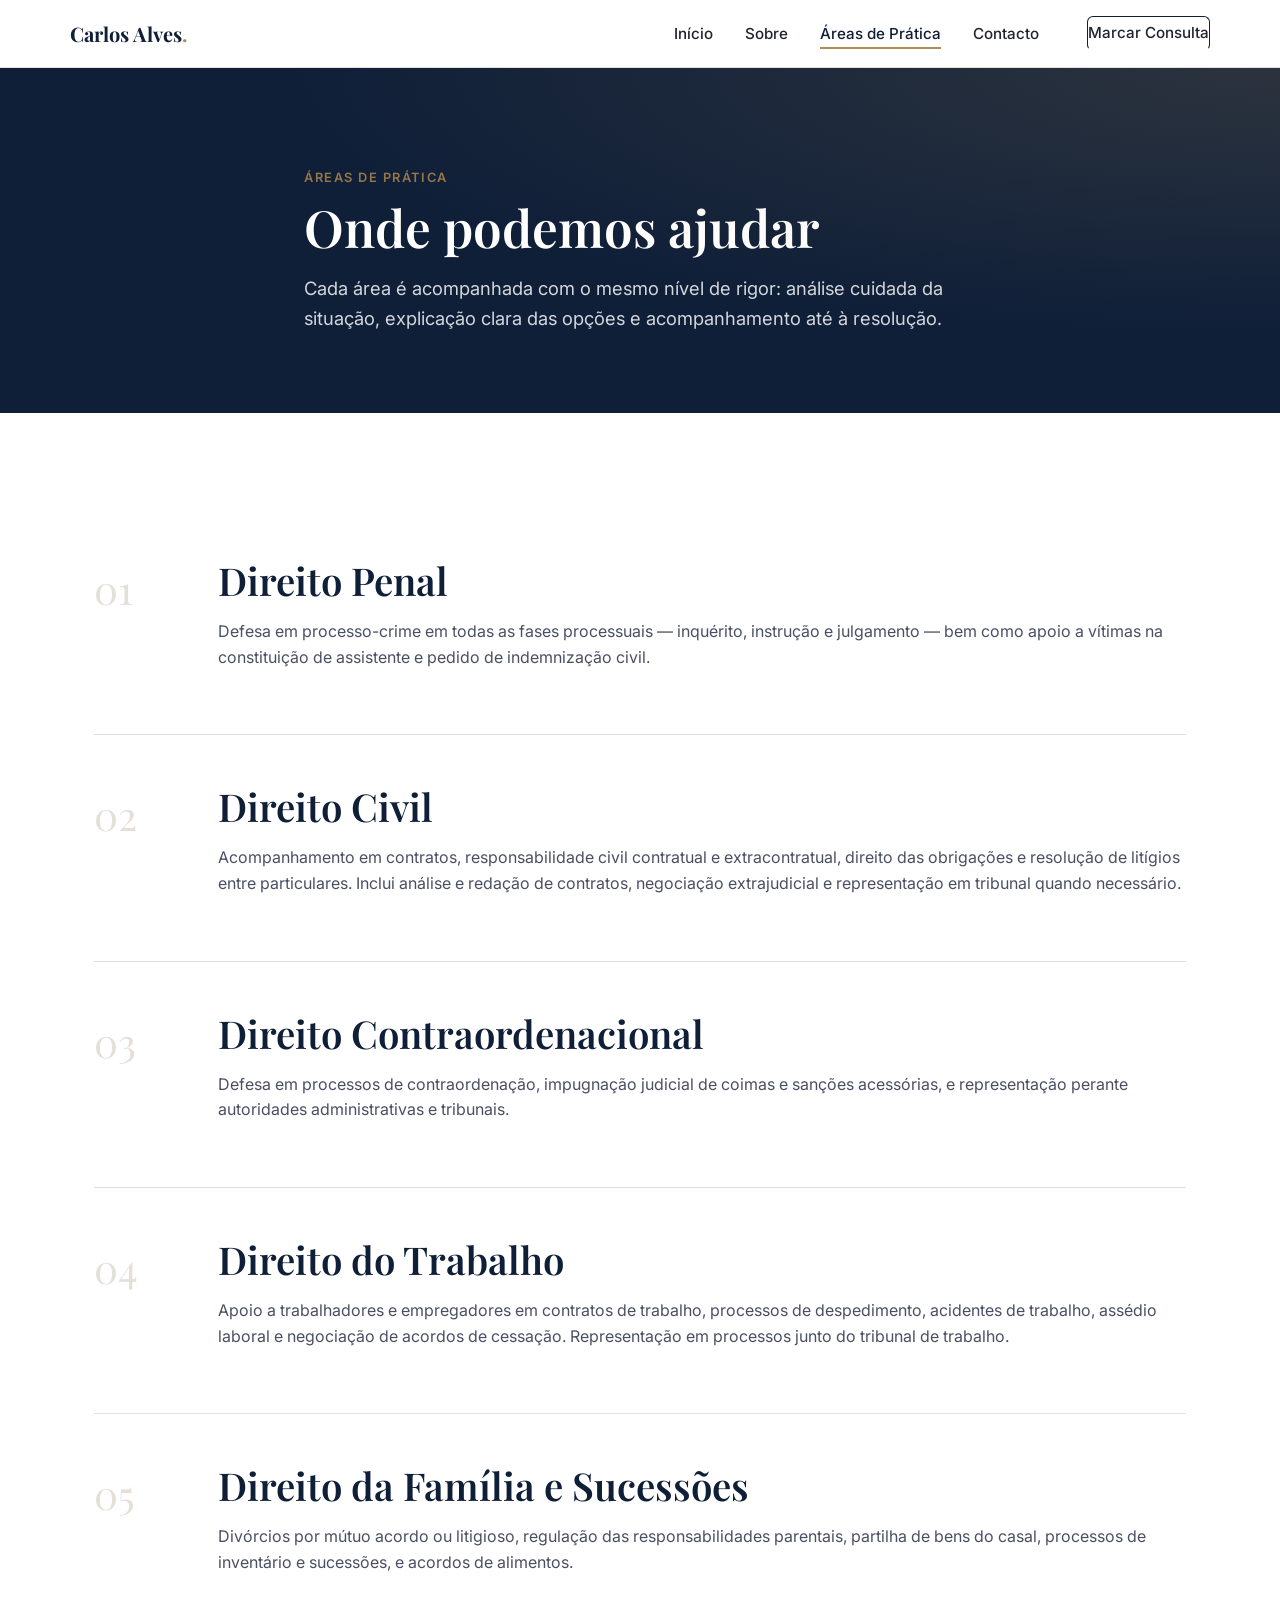
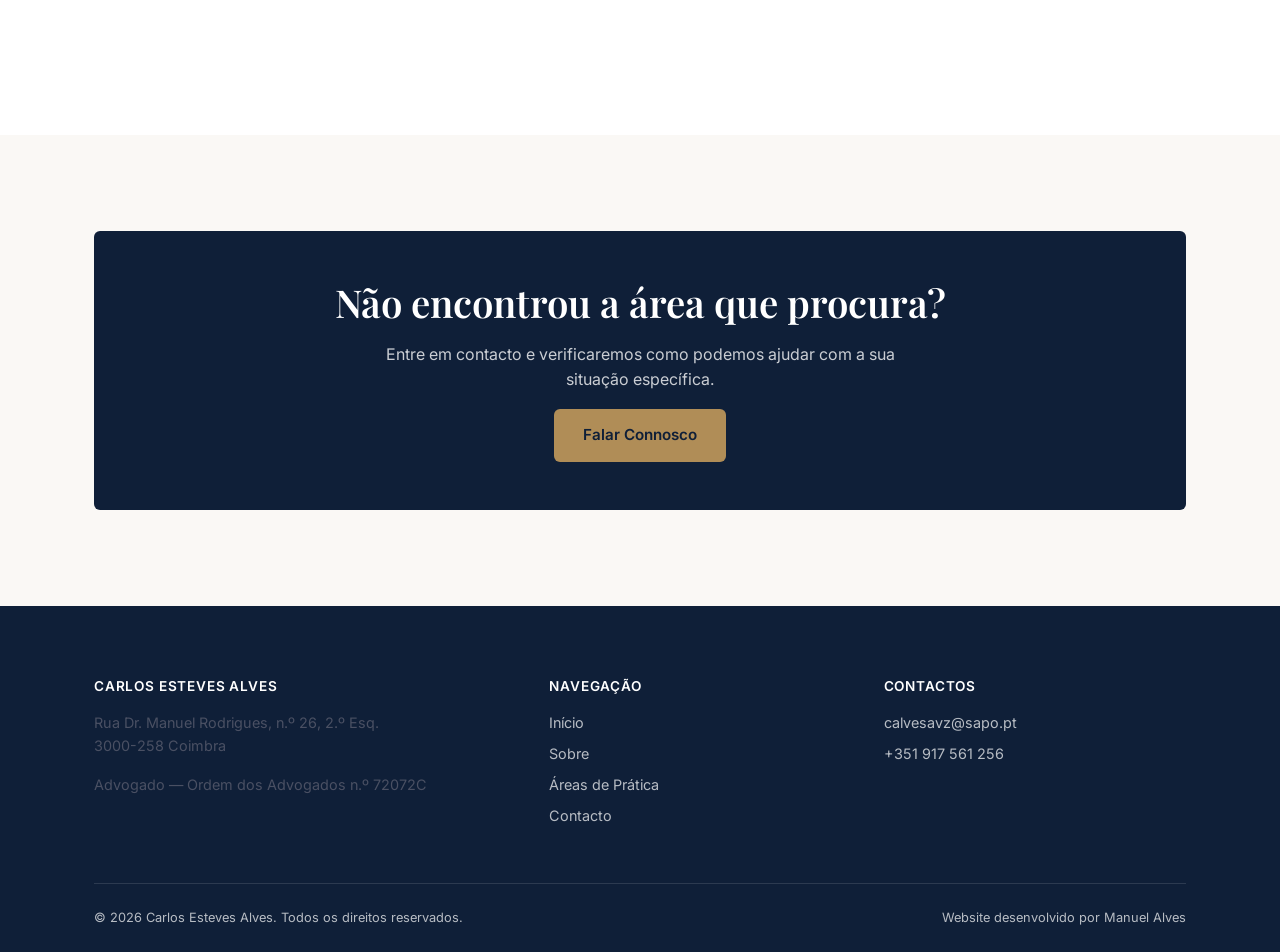
==== commit 130fcf05: "fix brr" ====
--- a/site-advogado/areas-de-pratica.html
+++ b/site-advogado/areas-de-pratica.html
@@ -4,6 +4,7 @@
 <meta charset="UTF-8">
 <meta name="viewport" content="width=device-width, initial-scale=1.0">
 <title>Áreas de Prática — Carlos Esteves Alves, Advogado</title>
+<link rel="icon" type="image/x-icon" href="img/court.png">
 <meta name="description" content="Direito Penal, Civil, Contraordenacional, do Trabalho e da Família — serviços jurídicos de Carlos Esteves Alves em Coimbra.">
 <link rel="preconnect" href="https://fonts.googleapis.com">
 <link rel="preconnect" href="https://fonts.gstatic.com" crossorigin>
@@ -122,7 +123,7 @@
     </div>
     <div class="footer-bottom">
       <span>© <span id="year"></span> Carlos Esteves Alves. Todos os direitos reservados.</span>
-      <span>Website desenvolvido por Closer Consultoria</span>
+      <span>Website desenvolvido por Manuel Alves</span>
     </div>
   </div>
 </footer>
